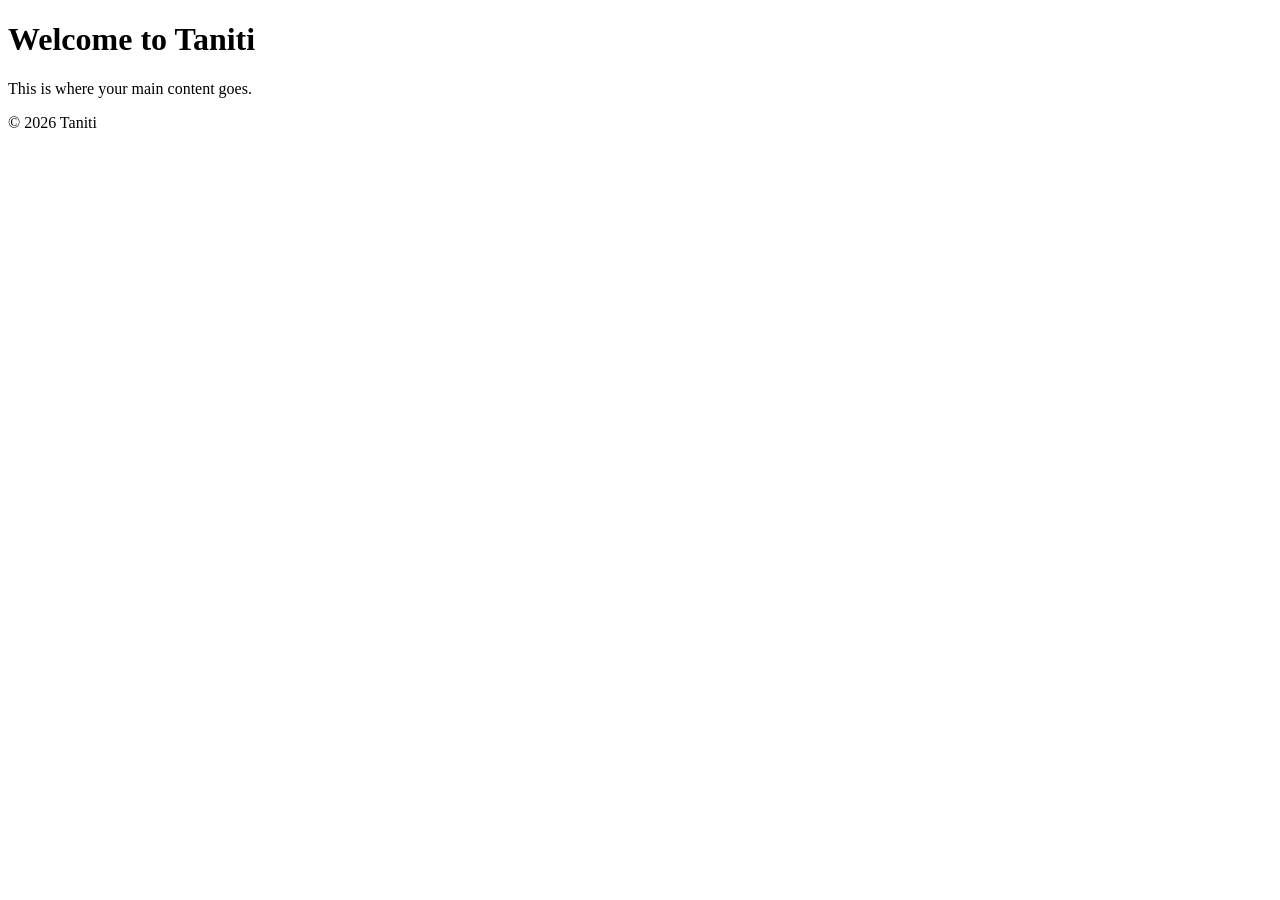
==== index.html @ 73fdecf4 "Add initial HTML structure for Taniti website" ====
<!DOCTYPE html>
<html lang="en">
<head>
    <meta charset="UTF-8">
    <meta name="viewport" content="width=device-width, initial-scale=1.0">
    <title>Taniti</title>
    
    <link rel="stylesheet" href="style.css">
</head>
<body>

    <header>
        <h1>Welcome to Taniti</h1>
    </header>

    <main>
        <p>This is where your main content goes.</p>
    </main>

    <footer>
        <p>&copy; 2026 Taniti</p>
    </footer>

    <script src="script.js"></script>
</body>
</html>
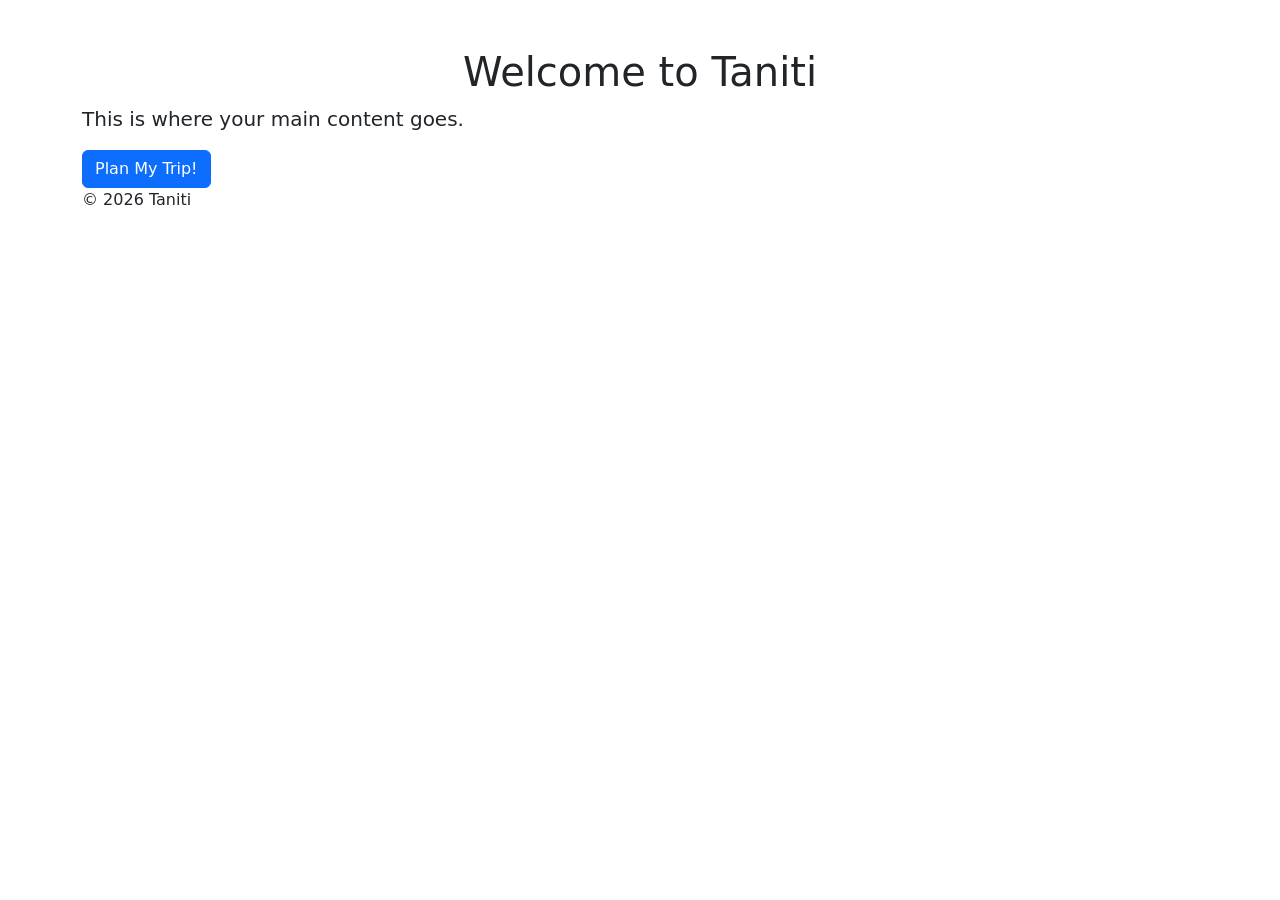
==== commit 8098d788: "Add Boostrap" ====
--- a/index.html
+++ b/index.html
@@ -4,23 +4,26 @@
     <meta charset="UTF-8">
     <meta name="viewport" content="width=device-width, initial-scale=1.0">
     <title>Taniti</title>
-    
+    <link href="https://cdn.jsdelivr.net/npm/bootstrap@5.3.8/dist/css/bootstrap.min.css" rel="stylesheet">
     <link rel="stylesheet" href="style.css">
 </head>
-<body>
+<body class="container mt-5">
 
     <header>
-        <h1>Welcome to Taniti</h1>
+        <h1 class="text-center">Welcome to Taniti</h1>
     </header>
 
     <main>
-        <p>This is where your main content goes.</p>
+        <p class="lead">This is where your main content goes.</p>
     </main>
-
+    <button class="btn btn-primary">
+        Plan My Trip!
+    </button>
     <footer>
         <p>&copy; 2026 Taniti</p>
     </footer>
 
     <script src="script.js"></script>
+    <script src="https://cdn.jsdelivr.net/npm/bootstrap@5.3.8/dist/js/bootstrap.bundle.min.js"></script>
 </body>
 </html>
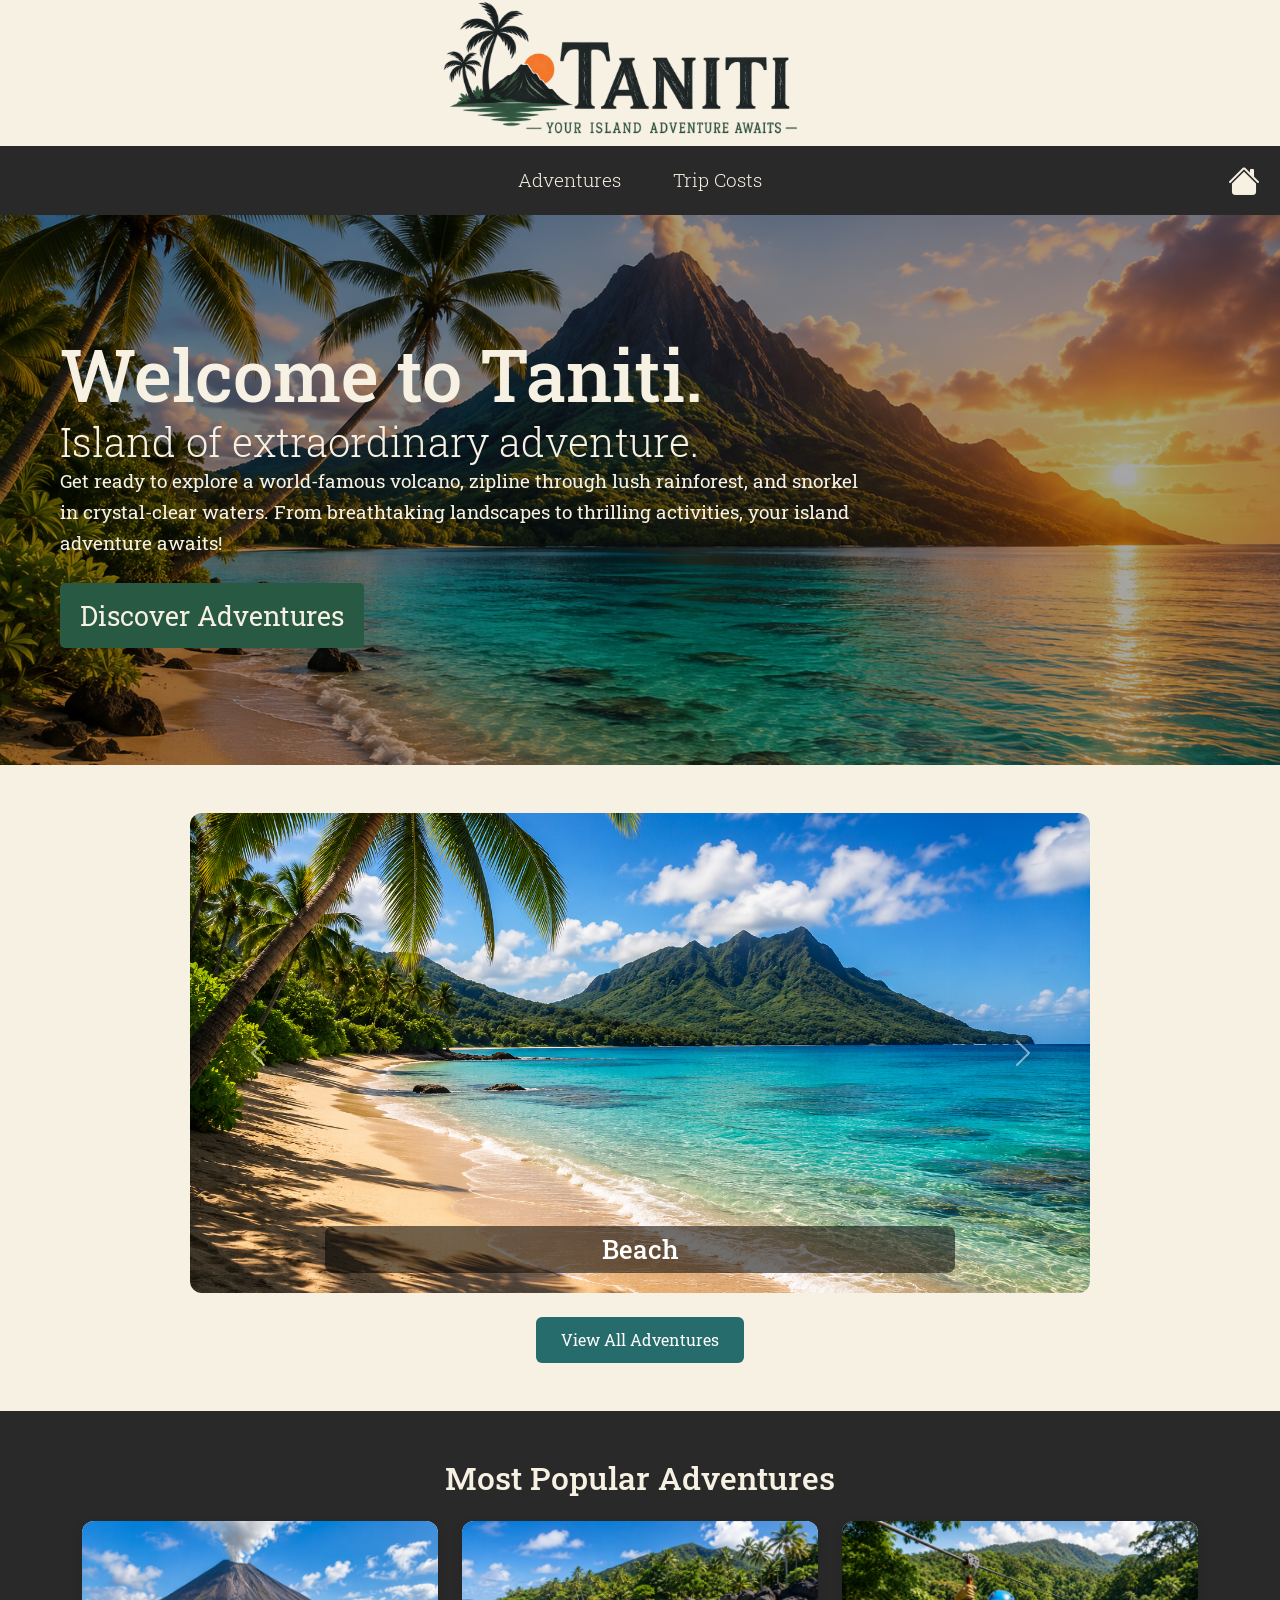
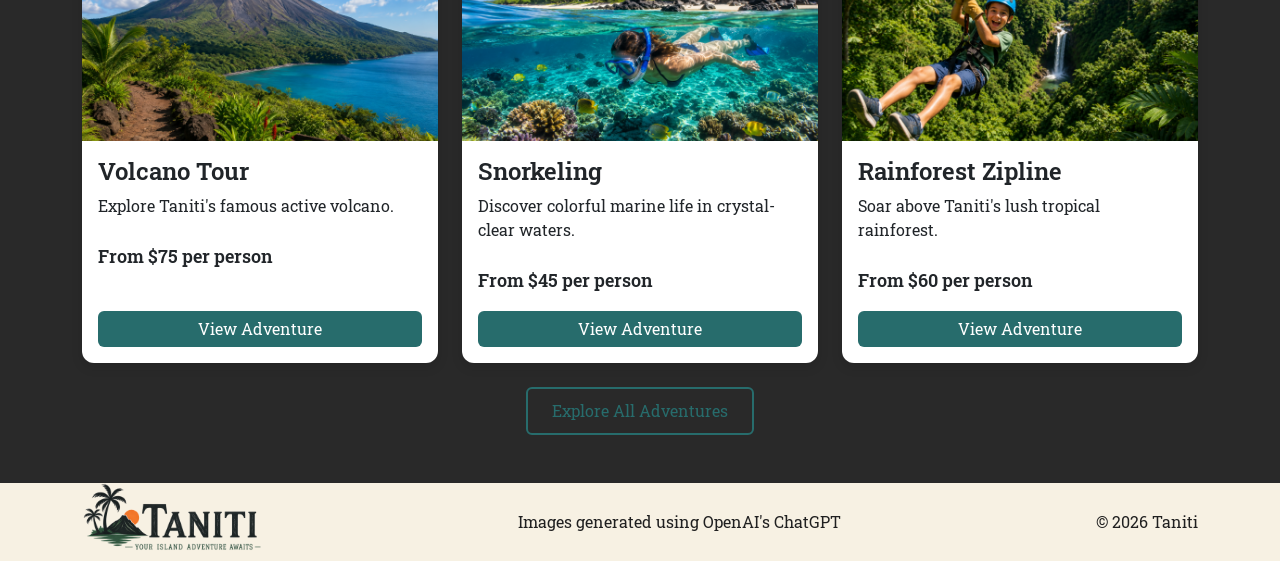
==== commit 0ca33743: "All Edits for site" ====
--- a/index.html
+++ b/index.html
@@ -5,22 +5,253 @@
     <meta name="viewport" content="width=device-width, initial-scale=1.0">
     <title>Taniti</title>
     <link href="https://cdn.jsdelivr.net/npm/bootstrap@5.3.8/dist/css/bootstrap.min.css" rel="stylesheet">
-    <link rel="stylesheet" href="style.css">
+    <link rel="stylesheet"
+      href="https://cdn.jsdelivr.net/npm/bootstrap-icons@1.11.3/font/bootstrap-icons.min.css">
+    <link rel="stylesheet" href="styles.css">
+    <link rel="preconnect" href="https://fonts.googleapis.com">
+    <link rel="preconnect" href="https://fonts.gstatic.com" crossorigin>
+    <link href="https://fonts.googleapis.com/css2?family=Roboto+Slab:wght@200;300;400;500&display=swap" rel="stylesheet">
 </head>
-<body class="container mt-5">
-
-    <header>
-        <h1 class="text-center">Welcome to Taniti</h1>
+<body>
+    <header class="site-header">
+        <a href="/index.html" class="logo">
+            <img src="/images/taniti-logo.png" alt="Taniti logo">
+           
+        </a>
     </header>
-
+    <nav class="navbar taniti-navbar">
+        <div class="container-fluid justify-content-center">
+                    <div class="navbar-nav flex-row gap-2">
+                        <a class="nav-link nav-button" href="adventures.html">Adventures</a>
+                        <a class="nav-link nav-button" href="trip_costs.html">Trip Costs</a>
+                     
+                    </div>
+                    <a href="index.html" class="home-link" aria-label="Home"><i class="bi bi-house-fill"></i></a>
+        </div>
+    </nav>
     <main>
-        <p class="lead">This is where your main content goes.</p>
+        <section class="hero">
+            <div class="hero-content">
+                <h1 class="display-2 mb-0" >Welcome to Taniti. </h1>
+                <small class="display-6"> Island of extraordinary adventure.</small>
+                <p>Get ready to explore a world-famous volcano, zipline through lush rainforest, and snorkel in crystal-clear waters. From breathtaking landscapes to thrilling activities, your island adventure awaits!</p>
+                </p>
+                <a href="#" class="hero-button">Discover Adventures </a>
+            </div>
+        </section>
+        <section class="adventure-gallery py-5">
+            <div class="container">
+                <div id="adventureCarousel"
+                    class="carousel slide"
+                    data-bs-ride="carousel">
+
+                    <div class="carousel-inner">
+
+                        <!-- Beach -->
+                        <div class="carousel-item active">
+                            <img src="images/beach-gallery.png"
+                                class="d-block w-100 gallery-image"
+                                alt="Tropical beach in Taniti">
+
+                            <div class="carousel-caption">
+                                <h3>Beach</h3>
+                            </div>
+                        </div>
+
+                        <!-- Volcano -->
+                        <div class="carousel-item">
+                            <img src="images/volcano-tour-gallery.png"
+                                class="d-block w-100 gallery-image"
+                                alt="Volcano tour in Taniti">
+
+                            <div class="carousel-caption">
+                                <h3>Volcano Tour</h3>
+                            </div>
+                        </div>
+
+                        <!-- Rainforest -->
+                        <div class="carousel-item">
+                            <img src="images/rainforest-gallery.png"
+                                class="d-block w-100 gallery-image"
+                                alt="Rainforest hiking in Taniti">
+
+                            <div class="carousel-caption">
+                                <h3>Rainforest Hiking</h3>
+                            </div>
+                        </div>
+
+                        <!-- Museum -->
+                        <div class="carousel-item">
+                            <img src="images/museum-gallery.png"
+                                class="d-block w-100 gallery-image"
+                                alt="Museum in Taniti">
+
+                            <div class="carousel-caption">
+                                <h3>Local Museum</h3>
+                            </div>
+                        </div>
+
+                        <!-- Fishing -->
+                        <div class="carousel-item">
+                            <img src="images/fishing-tour-gallery.png"
+                                class="d-block w-100 gallery-image"
+                                alt="Fishing excursion in Taniti">
+
+                            <div class="carousel-caption">
+                                <h3>Fishing</h3>
+                            </div>
+                        </div>
+
+                        <!-- Snorkeling -->
+                        <div class="carousel-item">
+                            <img src="images/snorkeling-gallery.png"
+                                class="d-block w-100 gallery-image"
+                                alt="Snorkeling in Taniti">
+
+                            <div class="carousel-caption">
+                                <h3>Snorkeling</h3>
+                            </div>
+                        </div>
+
+                    </div>
+
+                    <!-- Previous -->
+                    <button class="carousel-control-prev"
+                            type="button"
+                            data-bs-target="#adventureCarousel"
+                            data-bs-slide="prev">
+
+                        <span class="carousel-control-prev-icon"></span>
+                        <span class="visually-hidden">Previous</span>
+                    </button>
+
+                    <!-- Next -->
+                    <button class="carousel-control-next"
+                            type="button"
+                            data-bs-target="#adventureCarousel"
+                            data-bs-slide="next">
+
+                        <span class="carousel-control-next-icon"></span>
+                        <span class="visually-hidden">Next</span>
+                    </button>
+
+                </div>
+
+                <div class="text-center mt-4">
+                    <a href="adventures.html" class="btn gallery-button">
+                        View All Adventures
+                    </a>
+                </div>
+
+            </div>
+        </section>
+        <section class="popular-adventures py-5 ">
+            <div class="adventure-cards container">
+                <div class="text-center mb-4">
+                    <h2>Most Popular Adventures</h2>
+                </div>
+        <!-- Adventure Cards -->
+            <div class="row g-4">
+                <!-- Volcano -->
+                <div class="col-12 col-md-4">
+                    <div class="card adventure-card h-100">
+                        <img src="images/volcano-tour-card.png"
+                            class="card-img-top"
+                            alt="Volcano landscape in Taniti">
+
+                        <div class="card-body d-flex flex-column">
+                            <h3 class="card-title h4">Volcano Tour</h3>
+
+                            <p class="card-text">
+                                Explore Taniti's famous active volcano.
+                            </p>
+
+                            <p class="adventure-price">
+                                From $75 per person
+                            </p>
+
+                            <a href="adventure.html"
+                            class="btn adventure-button mt-auto">
+                                View Adventure
+                            </a>
+                        </div>
+                    </div>
+                </div>
+
+                <!-- Snorkeling -->
+                <div class="col-12 col-md-4">
+                    <div class="card adventure-card h-100">
+                        <img src="images/snorkeling-card.png"
+                            class="card-img-top"
+                            alt="Snorkeling in tropical waters">
+
+                        <div class="card-body d-flex flex-column">
+                            <h3 class="card-title h4">Snorkeling</h3>
+
+                            <p class="card-text">
+                                Discover colorful marine life in crystal-clear waters.
+                            </p>
+
+                            <p class="adventure-price">
+                                From $45 per person
+                            </p>
+
+                            <a href="adventure.html"
+                            class="btn adventure-button mt-auto">
+                                View Adventure
+                            </a>
+                        </div>
+                    </div>
+                </div>
+                <!-- Zipline -->
+                <div class="col-12 col-md-4">
+                    <div class="card adventure-card h-100">
+                        <img src="images/zipline-card.png"
+                            class="card-img-top"
+                            alt="Ziplining through Taniti's rainforest">
+
+                        <div class="card-body d-flex flex-column">
+                            <h3 class="card-title h4">Rainforest Zipline</h3>
+
+                            <p class="card-text">
+                                Soar above Taniti's lush tropical rainforest.
+                            </p>
+
+                            <p class="adventure-price">
+                                From $60 per person
+                            </p>
+
+                            <a href="adventure.html"
+                            class="btn adventure-button mt-auto">
+                                View Adventure
+                            </a>
+                        </div>
+                    </div>
+                </div>
+            </div>
+            <!-- All Adventures -->
+            <div class="text-center mt-4">
+                <a href="adventures.html" class="btn view-all-button">
+                    Explore All Adventures
+                </a>
+            </div>
+        </section>
     </main>
-    <button class="btn btn-primary">
+    <!-- <button class="btn btn-primary">
         Plan My Trip!
-    </button>
-    <footer>
-        <p>&copy; 2026 Taniti</p>
+    </button> -->
+    <footer class="site-footer">
+        <div class="container">
+            <div class="footer-content">
+                <a href="index.html">
+                    <img src="images/taniti-logo.png" alt="Taniti logo" class="footer-logo">
+                </a>
+             
+                <p>Images generated using OpenAI's ChatGPT</p>
+                <p>&copy; 2026 Taniti</p>
+
+            </div>
+        </div>
     </footer>
 
     <script src="script.js"></script>
--- a/styles.css
+++ b/styles.css
@@ -0,0 +1,610 @@
+/*Primary	🌋 Charcoal	#292929
+Secondary	🌿 Deep jungle green	#285943
+CTA / Accent	🔥 Lava orange	#E85D24
+Secondary accent	🟡 Golden amber	#F2A900
+Background	🏝️ Warm sand	#F7F1E3
+Text	Near black	#202020
+*/
+:root {
+     --charcoal-dark: #202020;
+    --charcoal: #292929;
+    --charcoal-light: #414141;
+
+    --teal: #276c6c;
+    --teal-dark: #1d5252;
+    --jungle-green: #285943;
+    --jungle-green-light: #A8C7B9;
+    --lava-orange: #E85D24;
+    --amber: #F2A900;
+    --sand: #F7F1E3;
+    --sand-dark: #b3aca2;
+    --text-dark: #202020;
+}
+* {
+    box-sizing: border-box;
+}
+html {
+    scroll-behavior: smooth;
+}
+html,
+body {
+    margin: 0;
+    padding: 0;
+    overflow-x: hidden;
+}
+
+body{
+    background-color: var(--sand);
+    color: var(--text-dark);
+    font-family: "Roboto Slab", serif;
+}
+.site-header {
+    text-align: center;
+    line-height: 0;
+}
+.taniti-navbar .container-fluid {
+    position: relative;
+}
+
+.home-link {
+    margin-left: 10px;
+    flex-shrink: 0;
+    font-size: 2rem;
+    color: var(--sand);
+    text-decoration: none;
+}
+
+.home-link:hover {
+    opacity: 0.7;
+}
+.logo {
+    display: inline-block;
+    text-decoration: none;
+}
+
+.logo img {
+   width: 400px;
+    max-width: 90%;
+    height: auto;
+    display: block;
+}
+
+.taniti-navbar{
+    background-color: var(--charcoal);
+
+}
+
+.taniti-navbar .nav-button {
+    color: var(--sand);
+    padding: 12px 22px;
+    border-radius: 5px;
+
+    font-family: "Roboto Slab", serif;
+    font-size: 1.2rem;
+    font-weight: 300;
+}
+
+
+.taniti-navbar .nav-button:hover {
+    background-color: var(--charcoal-light);
+   color: var(--sand-dark);
+}
+.btn-adventure {
+    background-color: var(--lava-orange);
+    color: var(--sand);
+}
+.hero {
+    min-height: 420px;
+    width: 100%;
+    background-image:
+        linear-gradient(
+            rgba(0, 0, 0, 0.35),
+            rgba(0, 0, 0, 0.35)
+        ),
+        url("../images/volcano-hero.png");
+
+    background-size: cover;
+    background-position: center;
+
+    display: flex;
+    align-items: center;
+    justify-content: center;
+
+    padding: 30px 20px;
+}
+
+.hero-content {
+    max-width: 800px;
+    text-align: center;
+    color: var(--sand);
+}
+
+.hero-content h1 {
+    font-family: "Roboto Slab", serif;
+   
+    font-weight: 500;
+    margin-bottom: 15px;
+}
+
+.hero-content p {
+    font-size: 1rem;
+    line-height: 1.6;
+    margin-bottom: 25px;
+}
+
+.hero-button {
+    display: inline-block;
+
+    background-color: var(--jungle-green);
+    color: var(--sand);
+
+    padding: 12px 20px;
+    border-radius: 5px;
+
+    text-decoration: none;
+    font-family: "Roboto Slab", serif;
+    font-size: 1.7rem;
+
+    transition: background-color 0.2s ease;
+}
+
+.hero-button:hover {
+    background-color: var(--charcoal-light);
+    color: var(--sand-dark);
+}
+.popular-adventures {
+    background-color: var(--charcoal);
+    color: var(--sand);
+    
+   
+}
+.sample-budgets h2 {
+    color: var(--sand);
+}
+.popular-adventures h2 {
+    font-size: 2rem;
+
+}
+
+.adventure-card {
+    border: none;
+    border-radius: 12px;
+    overflow: hidden;
+    box-shadow: 0 4px 12px rgba(0, 0, 0, 0.12);
+    transition: transform 0.2s ease, box-shadow 0.2s ease;
+}
+
+.adventure-card:hover {
+    transform: translateY(-4px);
+    box-shadow: 0 7px 18px rgba(0, 0, 0, 0.16);
+}
+
+.adventure-card img {
+    width: 100%;
+    height: 220px;
+    object-fit: cover;
+}
+
+.adventure-card .card-title {
+    font-weight: 600;
+}
+
+.adventure-price {
+    font-size: 1.1rem;
+    font-weight: 600;
+    margin-top: 10px;
+}
+
+
+
+.adventure-button:hover {
+    background-color: #1d5252;
+    color: var(--sand);
+}
+
+/* View all button */
+.view-all-button {
+    border: 2px solid #276c6c;
+    color: #276c6c;
+    padding: 10px 24px;
+}
+
+.view-all-button:hover {
+    background-color: #276c6c;
+    color: var(--sand);
+}
+
+.footer-content {
+    display: flex;
+    flex-direction: column;
+    align-items: center;
+    text-align: center;
+    gap: 8px;
+}
+
+.footer-logo {
+    width: 180px;
+    height: auto;
+    margin-bottom: 5px;
+}
+
+.footer-content p {
+    margin: 0;
+}
+.adventure-gallery {
+    background-color: var(--sand);
+}
+
+#adventureCarousel {
+    max-width: 900px;
+    margin: 0 auto;
+    border-radius: 12px;
+    overflow: hidden;
+}
+
+.gallery-image {
+    height: 300px;
+    object-fit: cover;
+}
+
+.carousel-caption {
+    background-color: rgba(0, 0, 0, 0.55);
+    border-radius: 8px;
+    padding: 8px 15px;
+}
+
+.carousel-caption h3 {
+    margin: 0;
+    font-size: 1.25rem;
+}
+
+.gallery-button {
+    background-color: #276c6c;
+    color: white;
+    padding: 10px 24px;
+}
+
+.gallery-button:hover {
+    background-color: #1d5252;
+    color: white;
+}
+.adventures-intro {
+    padding: 40px 0;
+}
+
+.adventures-intro h1 {
+    color: var(--charcoal);
+}
+
+.adventure-description {
+    max-width: 900px;
+    line-height: 1.7;
+    font-size: 1rem;
+    margin-bottom: 35px;
+}
+
+.adventure-filters {
+    margin-top: 25px;
+}
+.filter-section {
+    padding-bottom: 20px;
+}
+
+.filter-btn {
+    border: 1px solid var(--charcoal);
+    color: var(--charcoal);
+    background-color: white;
+    border-radius: 20px;
+    padding: 7px 16px;
+    font-size: 0.95rem;
+}
+
+.filter-btn:hover,
+.filter-btn.active {
+    background-color: var(--charcoal);
+    color: var(--sand);
+}
+
+/* Activity dropdown button */
+.activity-toggle {
+    background: none;
+    border: none;
+    padding: 0;
+    font-size: 1.15rem;
+    font-weight: 600;
+    color: var(--charcoal);
+}
+
+.activity-toggle:hover {
+    opacity: 0.75;
+}
+
+
+.adventure-category {
+    display: inline-block;
+    font-size: 0.8rem;
+    font-weight: 600;
+    text-transform: uppercase;
+    letter-spacing: 0.05rem;
+    margin-bottom: 8px;
+    color: #276c6c;
+}
+
+.adventure-button {
+    background-color: #276c6c;
+    color: white;
+    border: none;
+}
+
+.adventure-button:hover {
+    background-color: #1d5252;
+    color: white;
+}
+.sample-budgets {
+    background-color: var(--charcoal);
+}
+
+.budget-card {
+    background-color: var(--sand);
+    border: none;
+    border-radius: 12px;
+    box-shadow: 0 4px 14px rgba(0, 0, 0, 0.12);
+}
+
+.budget-card .card-body
+ {
+    padding: 25px;
+}
+
+.budget-button {
+    background-color: #276c6c;
+    color: var(--sand);
+    border: none;
+}
+
+.budget-button:hover {
+    background-color: #1d5252;
+    color: white;
+}
+
+.budget-details {
+   
+    padding: 15px;
+    border-radius: 8px;
+}
+
+.budget-row,
+.budget-total {
+    display: flex;
+    justify-content: space-between;
+    gap: 20px;
+    padding: 7px 0;
+}
+.budget-basis {
+    color: var(--sand);
+    font-size: 1rem;
+    font-weight: 400;
+    opacity: 0.85;
+    margin-top: 0.5rem;
+    margin-bottom: 2rem;
+}
+.budget-total {
+    font-size: 1.15rem;
+    font-weight: 600;
+}
+.sample-budget-btn {
+    background-color: #276c6c;
+    color: var(--sand);
+    padding: 10px 22px;
+    border-radius: 6px;
+    text-decoration: none;
+}
+.sample-budget-link {
+  
+    margin-bottom: 40px;
+}
+.sample-budget-btn:hover {
+    background-color: #1d5252;
+    color: white;
+}
+.cost-card {
+    background-color: var(--sand);
+    border: none;
+    border-radius: 12px;
+    box-shadow: 0 4px 14px rgba(0, 0, 0, 0.12);
+}
+
+.cost-card .card-body {
+    padding: 25px;
+}
+
+.cost-icon {
+    font-size: 2rem;
+    color: #276c6c;
+}
+
+.cost-list {
+    padding-left: 20px;
+    margin-bottom: 20px;
+}
+
+.cost-list li {
+    margin-bottom: 5px;
+}
+
+.cost-range {
+    font-size: 1.05rem;
+    margin-bottom: 20px;
+}
+
+.cost-button {
+    background-color: #276c6c;
+    color: var(--sand);
+    border: none;
+}
+
+.cost-button:hover {
+    background-color: #1d5252;
+    color: white;
+}
+.cost-categories {
+    background-color: var(--charcoal);
+
+}
+.cost-details {
+    background-color: var(--charcoal);
+    padding-left: 20px;
+    padding-right: 20px;
+}
+
+/* Main section title */
+.cost-details > .container > h2 {
+    color: var(--sand);
+  
+}
+
+/* Individual cost cards */
+.cost-detail-section {
+    max-width: 900px;
+    margin-left: auto;
+    margin-right: auto;
+
+    background-color: var(--sand);
+    border-radius: 14px;
+    padding: 25px;
+
+    box-shadow: 0 6px 18px rgba(0, 0, 0, 0.18);
+
+  
+}
+
+/* Travel / Accommodation / Food titles */
+.cost-detail-section h3 {
+    color: var(--charcoal);
+    font-size: 1.5rem;
+    font-weight: 600;
+
+    margin-bottom: 20px;
+}
+
+/* Remove default table bottom spacing */
+.cost-table {
+    margin-bottom: 0;
+    border-radius: 8px;
+    overflow: hidden;
+}
+
+/* Table headings */
+.cost-table thead th {
+    background-color: var(--charcoal);
+    color: var(--sand);
+
+    border: none;
+    padding: 14px 16px;
+
+    font-weight: 500;
+}
+
+/* Table cells */
+.cost-table tbody td {
+    padding: 14px 16px;
+    vertical-align: middle;
+    background-color: var(--sand);
+    border-color: #ddd5c7;
+}
+
+/* Slight alternate row effect */
+.cost-table tbody tr:nth-child(even) td {
+    background-color: var(--sand-dark);
+}
+
+/* Make price column stand out */
+.cost-table tbody td:last-child {
+    font-weight: 600;
+
+}
+
+/* Row hover */
+.cost-table tbody tr:hover td {
+    background-color: var(--jungle-green-light);
+}
+
+/* Larger screens */
+@media (min-width: 768px) {
+    .adventures-intro {
+        padding: 60px 0;
+    }
+
+    .adventure-description {
+        font-size: 1.1rem;
+    }
+    .gallery-image {
+        height: 480px;
+    }
+
+    .carousel-caption h3 {
+        font-size: 1.6rem;
+    }
+     .budget-card .card-body {
+        padding: 30px;
+    }
+    .cost-details {
+        padding-left: 40px;
+        padding-right: 40px;
+    }
+
+    .cost-detail-section {
+        padding: 30px 35px;
+    }
+     .cost-card .card-body {
+        padding: 30px;
+    }
+
+    .home-link {
+        position: absolute;
+        right: 20px;
+        margin-left: 0;
+    }
+    .hero {
+        min-height: 550px;
+        justify-content: flex-start;
+        padding: 60px;
+    }
+
+    .hero-content {
+        text-align: left;
+    }
+
+
+    .hero-content p {
+        font-size: 1.2rem;
+    }
+    .footer-content {
+        flex-direction: row;
+        justify-content: space-between;
+     
+    }
+}
+@media (max-width: 767px) {
+
+    .taniti-navbar .container-fluid {
+        flex-direction: column;
+        align-items: stretch;
+    }
+
+    .navbar-nav {
+        flex-direction: column !important;
+        width: 100%;
+        gap: 8px !important;
+    }
+
+    .nav-button {
+        width: 100%;
+        text-align: center;
+    }
+
+    .home-link {
+        display: none;
+    }
+    
+}
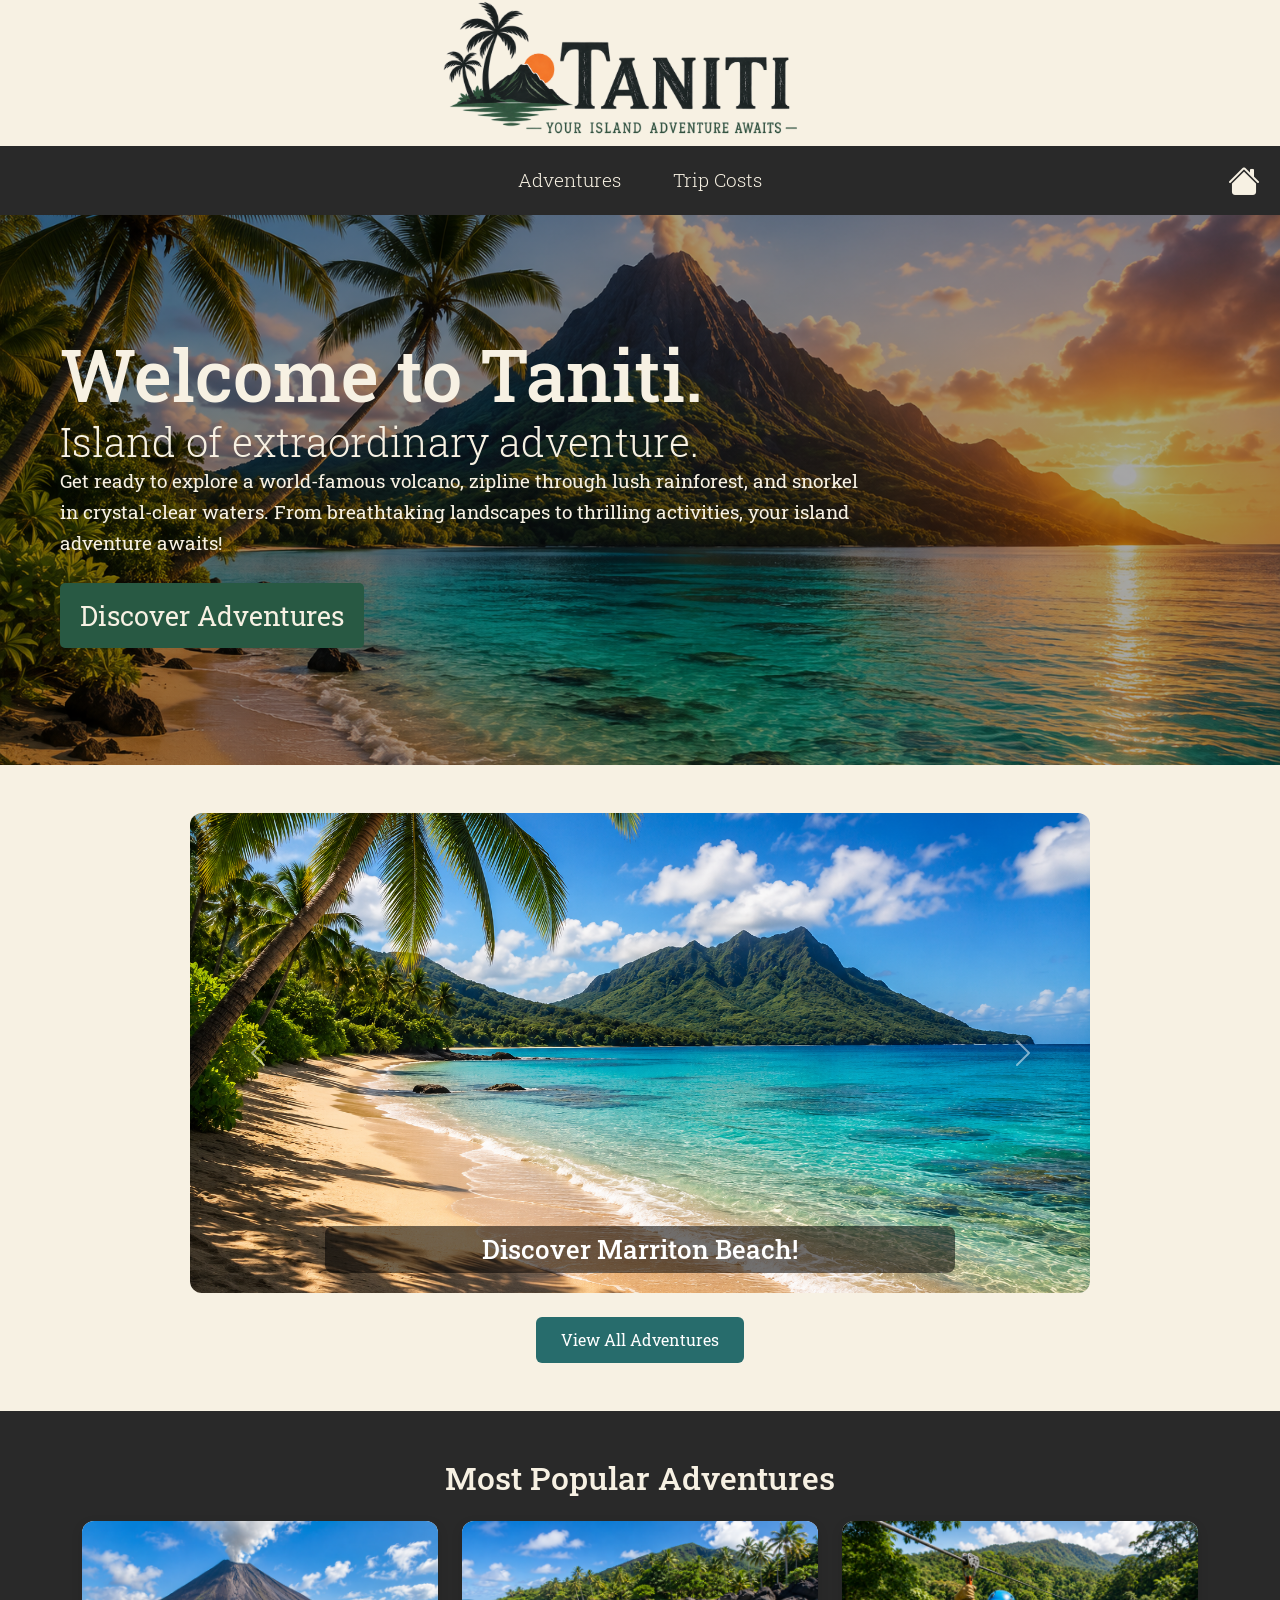
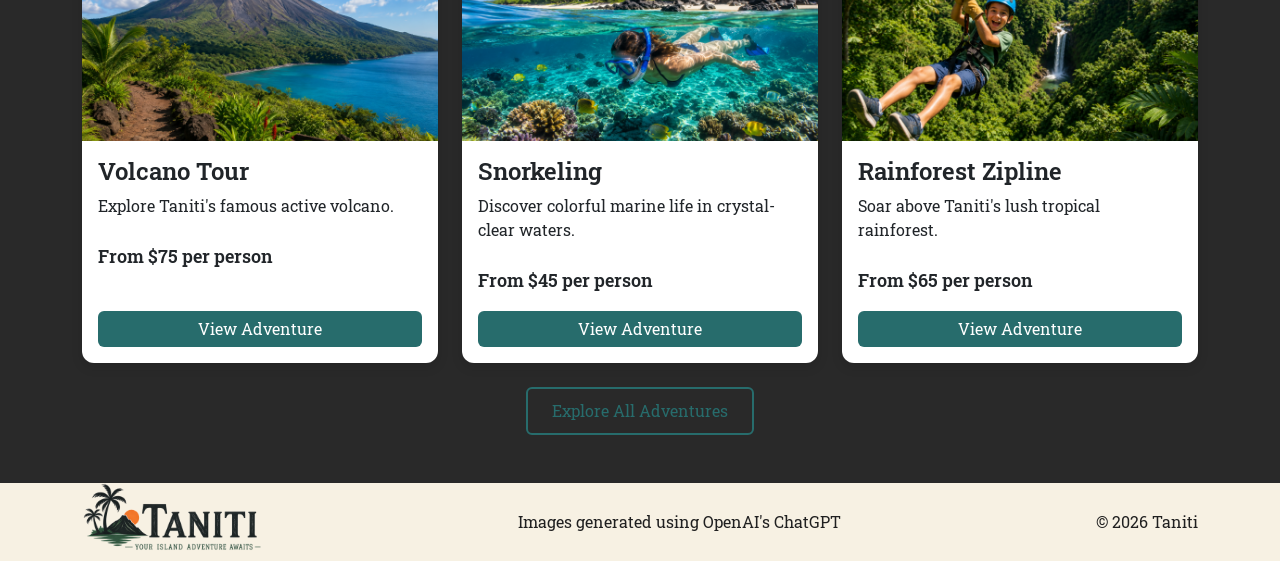
==== commit a1b91a0e: "fixes" ====
--- a/index.html
+++ b/index.html
@@ -14,8 +14,8 @@
 </head>
 <body>
     <header class="site-header">
-        <a href="/index.html" class="logo">
-            <img src="/images/taniti-logo.png" alt="Taniti logo">
+        <a href="index.html" class="logo">
+            <img src="images/taniti-logo.png" alt="Taniti logo">
            
         </a>
     </header>
@@ -54,7 +54,7 @@
                                 alt="Tropical beach in Taniti">
 
                             <div class="carousel-caption">
-                                <h3>Beach</h3>
+                                <h3>Discover Marriton Beach!</h3>
                             </div>
                         </div>
 
@@ -65,7 +65,7 @@
                                 alt="Volcano tour in Taniti">
 
                             <div class="carousel-caption">
-                                <h3>Volcano Tour</h3>
+                                <h3>Explore Taniti's Volcano!</h3>
                             </div>
                         </div>
 
@@ -76,7 +76,7 @@
                                 alt="Rainforest hiking in Taniti">
 
                             <div class="carousel-caption">
-                                <h3>Rainforest Hiking</h3>
+                                <h3>Hike Taniti's Rainforest!</h3>
                             </div>
                         </div>
 
@@ -87,7 +87,7 @@
                                 alt="Museum in Taniti">
 
                             <div class="carousel-caption">
-                                <h3>Local Museum</h3>
+                                <h3>Visit Taniti's Heritage Museum!</h3>
                             </div>
                         </div>
 
@@ -98,7 +98,7 @@
                                 alt="Fishing excursion in Taniti">
 
                             <div class="carousel-caption">
-                                <h3>Fishing</h3>
+                                <h3>Go Fishing in Yellow Leaf Bay!</h3>
                             </div>
                         </div>
 
@@ -109,7 +109,7 @@
                                 alt="Snorkeling in Taniti">
 
                             <div class="carousel-caption">
-                                <h3>Snorkeling</h3>
+                                <h3>Snorkel with Taniti's Marine Life!</h3>
                             </div>
                         </div>
 
@@ -218,7 +218,7 @@
                             </p>
 
                             <p class="adventure-price">
-                                From $60 per person
+                                From $65 per person
                             </p>
 
                             <a href="adventure.html"
--- a/styles.css
+++ b/styles.css
@@ -101,7 +101,7 @@
             rgba(0, 0, 0, 0.35),
             rgba(0, 0, 0, 0.35)
         ),
-        url("../images/volcano-hero.png");
+        url("images/volcano-hero.png");
 
     background-size: cover;
     background-position: center;
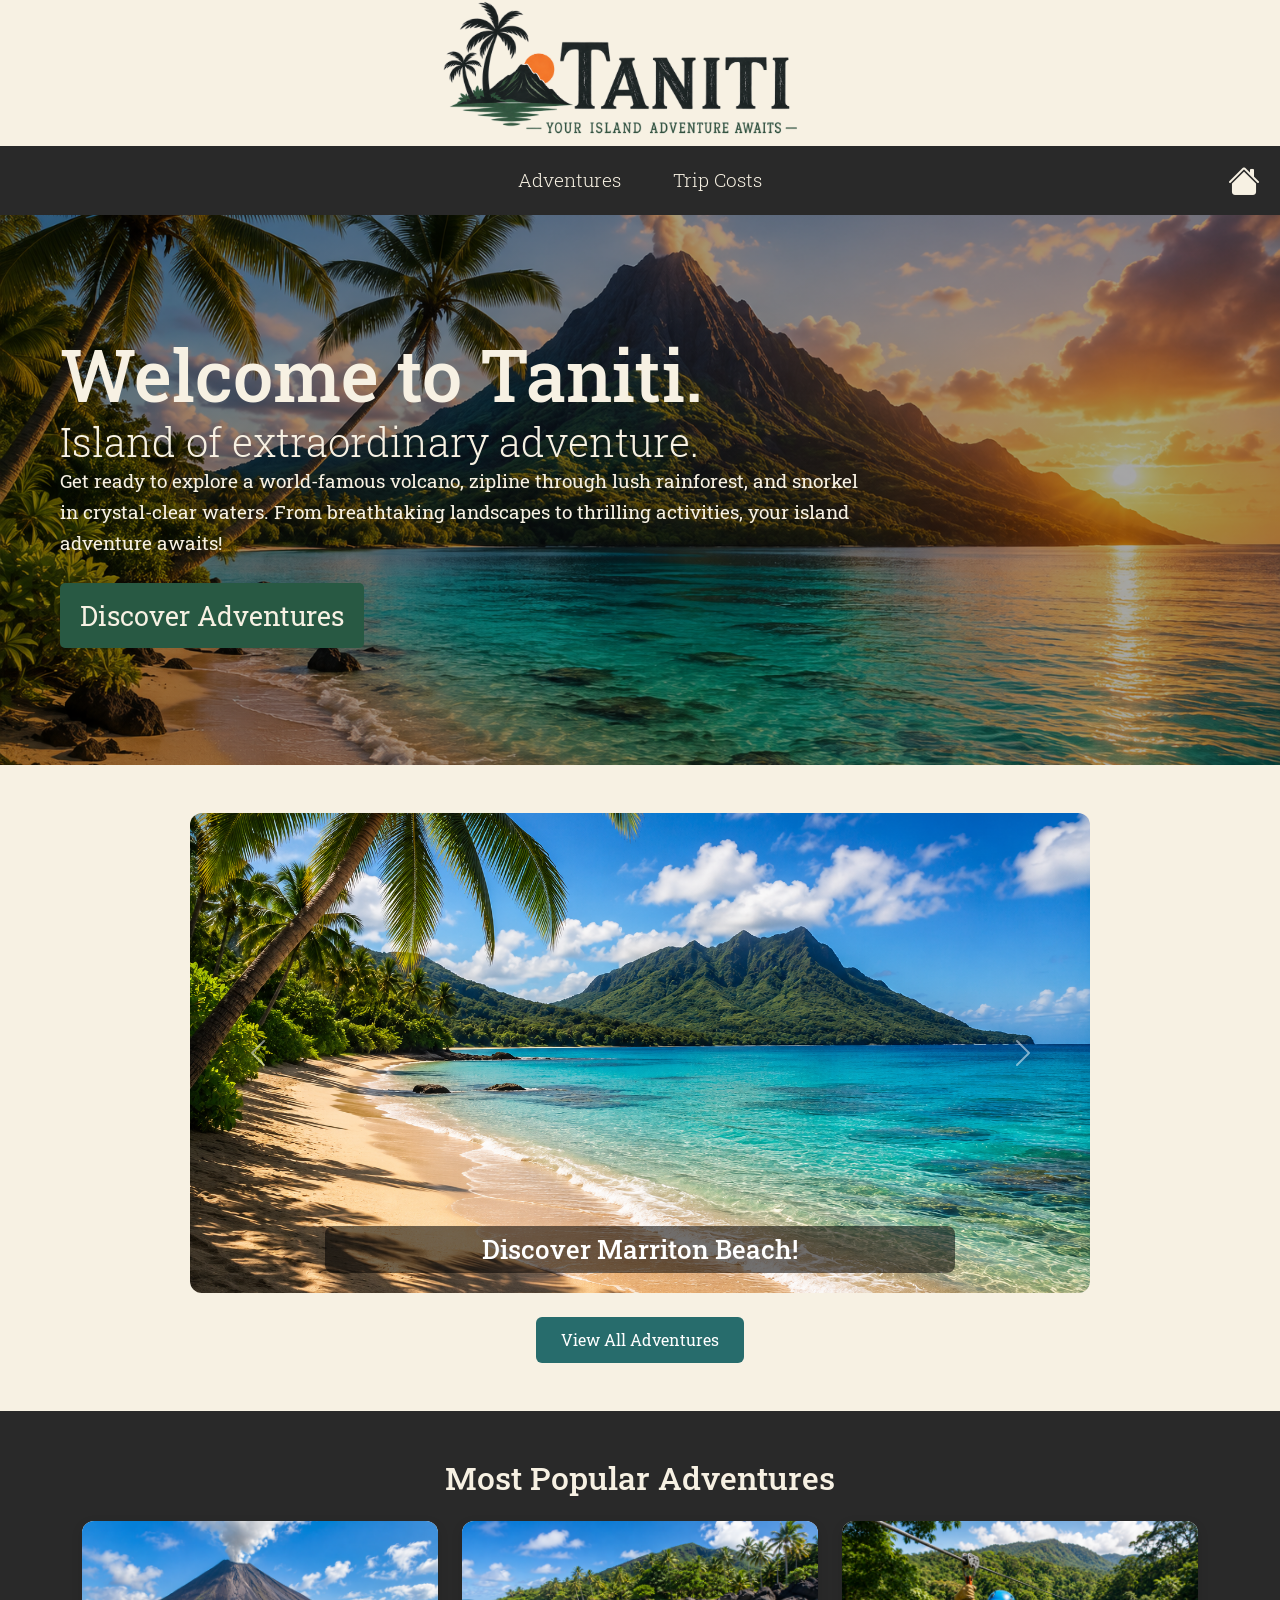
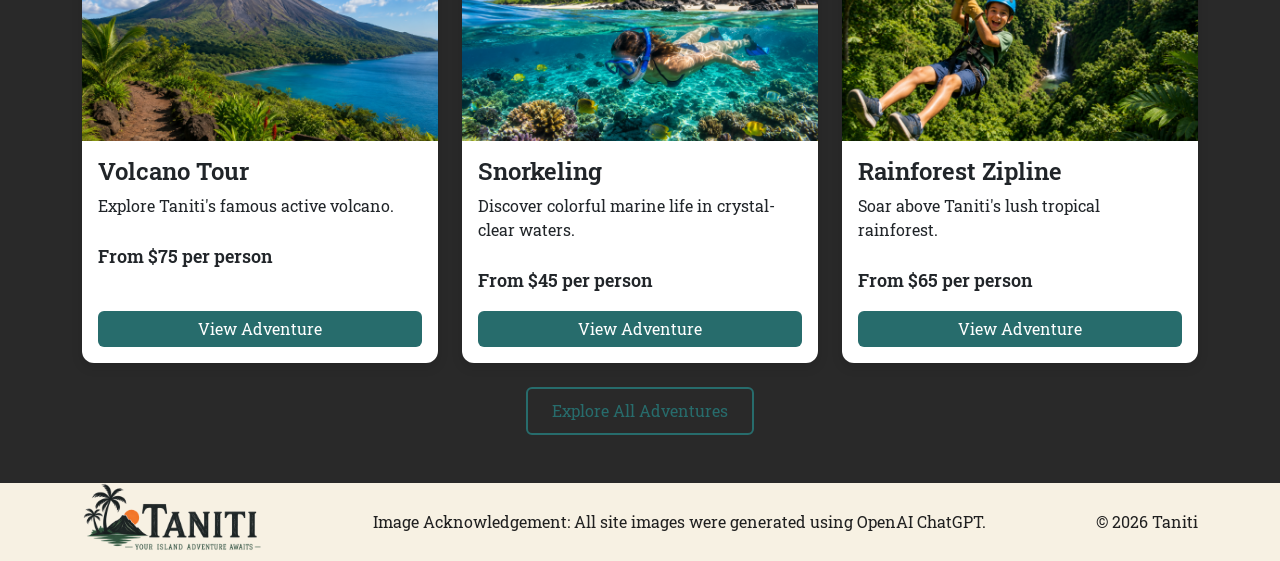
==== commit 43b82325: "Final changes" ====
--- a/index.html
+++ b/index.html
@@ -247,7 +247,7 @@
                     <img src="images/taniti-logo.png" alt="Taniti logo" class="footer-logo">
                 </a>
              
-                <p>Images generated using OpenAI's ChatGPT</p>
+                <p>Image Acknowledgement: All site images were generated using OpenAI ChatGPT.</p>
                 <p>&copy; 2026 Taniti</p>
 
             </div>
--- a/styles.css
+++ b/styles.css
@@ -529,6 +529,67 @@
     background-color: var(--jungle-green-light);
 }
 
+/* Price Information Card */
+.adventure-price-card {
+    background-color: #fff;
+    padding: 2rem;
+    border-radius: 12px;
+    border: 1px solid #e5e5e5;
+    box-shadow: 0 4px 12px rgba(0, 0, 0, 0.08);
+}
+
+.adventure-price-card h2 {
+    color: var(--charcoal);
+    margin-bottom: 1rem;
+}
+
+/* Main Price */
+.detail-price {
+    font-size: 2.5rem;
+    font-weight: 600;
+    color: var(--charcoal);
+    margin-bottom: 1rem;
+}
+
+.detail-price span {
+    font-size: 1rem;
+    font-weight: 400;
+    color: #666;
+}
+
+/* Individual Price Details */
+.price-detail-row {
+    display: flex;
+    justify-content: space-between;
+    align-items: center;
+    padding: 0.65rem 0;
+}
+
+.price-detail-row span {
+    color: #555;
+}
+
+.price-detail-row strong {
+    color: var(--charcoal);
+}
+
+/* Book Now Button */
+.adventure-book-button {
+    background-color: #285943;
+    color: #fff;
+    border: 2px solid #285943;
+    padding: 0.75rem 1.25rem;
+    border-radius: 6px;
+    font-weight: 500;
+}
+
+.adventure-book-button:hover,
+.adventure-book-button:focus {
+    background-color: #1f4635;
+    border-color: #1f4635;
+    color: #fff;
+}
+
 /* Larger screens */
 @media (min-width: 768px) {
     .adventures-intro {
